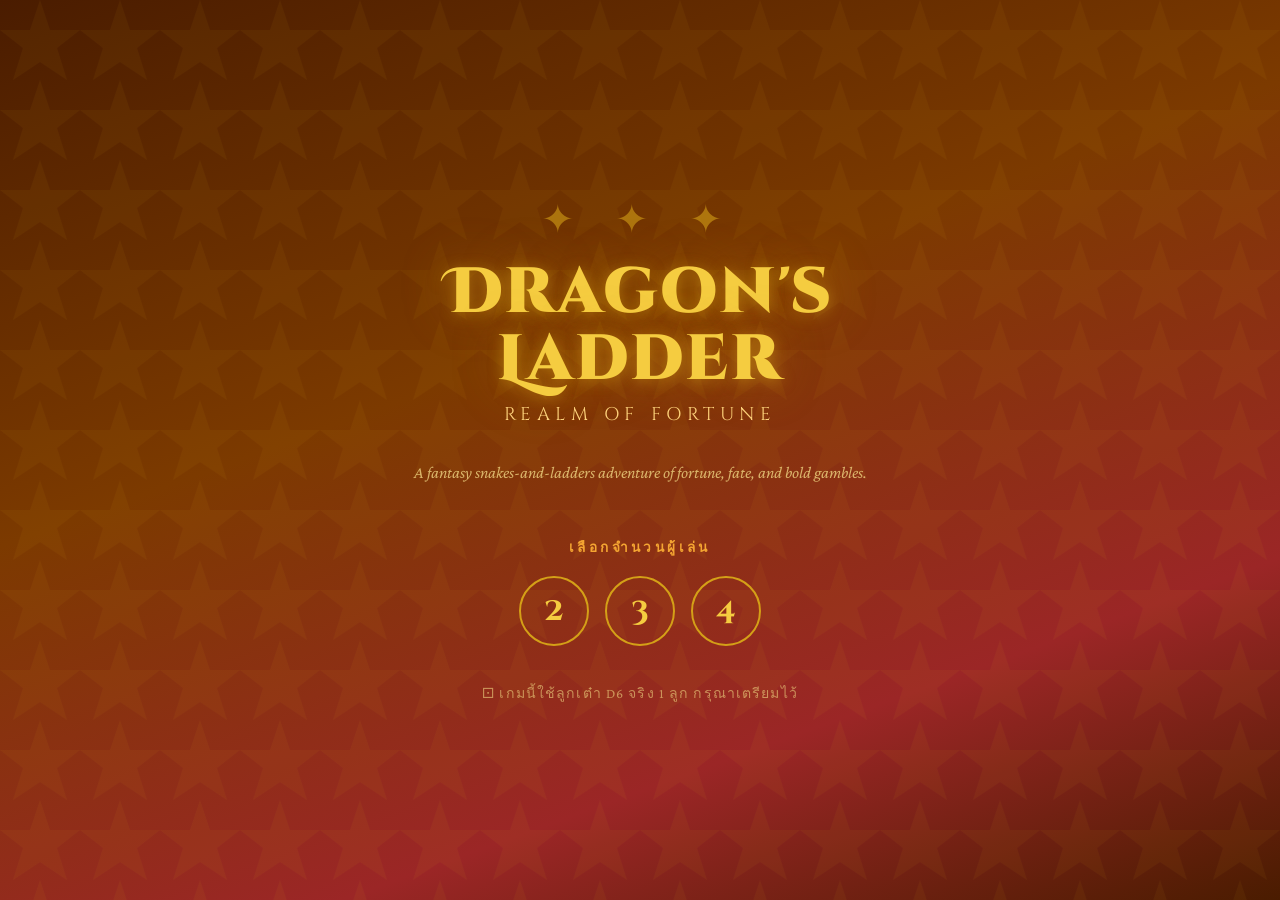
==== index.html @ 2955d42a "Deploy Dragon Ladder game to GitHub Pages https://claude.ai/code/session_01NTCRsnojdvuWnxBjDiDgK4" ====
<!DOCTYPE html>
<html lang="th">
<head>
<meta charset="UTF-8">
<meta name="viewport" content="width=device-width, initial-scale=1.0">
<title>Dragon's Ladder — Realm of Fortune</title>
<link href="https://fonts.googleapis.com/css2?family=Cinzel+Decorative:wght@400;700;900&family=Cinzel:wght@400;600;700&family=Crimson+Pro:ital,wght@0,300;0,400;0,600;1,300;1,400&display=swap" rel="stylesheet">
<link rel="stylesheet" href="styles.css">
</head>
<body>

<!-- ═════ SCREEN 1: TITLE / PLAYER COUNT ═════ -->
<section id="screen-title" class="screen active">
  <div class="title-bg"></div>
  <div class="title-content">
    <span class="ornament">✦ ✦ ✦</span>
    <h1>Dragon's Ladder</h1>
    <h2>Realm of Fortune</h2>
    <p class="tagline">
      A fantasy snakes-and-ladders adventure of fortune, fate, and bold gambles.
    </p>

    <div class="player-count">
      <h3>เลือกจำนวนผู้เล่น</h3>
      <div class="count-buttons">
        <button class="count-btn" data-count="2">2</button>
        <button class="count-btn" data-count="3">3</button>
        <button class="count-btn" data-count="4">4</button>
      </div>
    </div>

    <p class="hint">⚀ เกมนี้ใช้ลูกเต๋า D6 จริง 1 ลูก กรุณาเตรียมไว้</p>
  </div>
</section>

<!-- ═════ SCREEN 2: CHARACTER SELECT ═════ -->
<section id="screen-select" class="screen">
  <div class="select-header">
    <h2>เลือกตัวละคร</h2>
    <p>ผู้เล่น <span id="select-player-num">1</span> / <span id="select-player-total">2</span></p>
  </div>

  <div id="char-grid" class="char-select-grid">
    <!-- populated by JS -->
  </div>

  <div class="select-footer">
    <button id="confirm-char" class="btn-primary" disabled>ยืนยันตัวละคร</button>
  </div>
</section>

<!-- ═════ SCREEN 3: BOARD / GAME ═════ -->
<section id="screen-game" class="screen">
  <div class="game-layout">

    <aside class="players-panel" id="players-panel">
      <!-- player cards rendered here -->
    </aside>

    <div class="board-wrap">
      <div class="board-frame">
        <div id="board" class="board"></div>
      </div>

      <div class="turn-bar">
        <div class="turn-info">
          <span class="turn-label">เทิร์นของ</span>
          <span class="turn-name" id="turn-name">—</span>
        </div>
        <div class="dice-input">
          <label>ทอด D6 จริง แล้วป้อนผล:</label>
          <div class="dice-buttons">
            <button class="dice-btn" data-roll="1">1</button>
            <button class="dice-btn" data-roll="2">2</button>
            <button class="dice-btn" data-roll="3">3</button>
            <button class="dice-btn" data-roll="4">4</button>
            <button class="dice-btn" data-roll="5">5</button>
            <button class="dice-btn" data-roll="6">6</button>
          </div>
        </div>
      </div>
    </div>

  </div>
</section>

<!-- ═════ MODAL: EVENT / DUEL / ABILITY ═════ -->
<div id="modal-overlay" class="modal-overlay">
  <div class="modal" id="modal">
    <div class="modal-header">
      <span class="modal-icon" id="modal-icon">⚡</span>
      <h3 id="modal-title">Event</h3>
    </div>
    <div class="modal-body" id="modal-body">
      <!-- content -->
    </div>
    <div class="modal-actions" id="modal-actions">
      <!-- buttons -->
    </div>
  </div>
</div>

<!-- ═════ LOG ═════ -->
<div id="log-toggle" class="log-toggle">📜</div>
<div id="log-panel" class="log-panel">
  <div class="log-header">
    <h4>บันทึกเหตุการณ์</h4>
    <button id="log-close">✕</button>
  </div>
  <div id="log-body" class="log-body"></div>
</div>

<!-- ═════ VICTORY ═════ -->
<section id="screen-victory" class="screen">
  <div class="victory-content">
    <span class="ornament">✦ ✦ ✦</span>
    <h1 id="victory-name">ผู้เล่น 1</h1>
    <h2>คือผู้ครองอาณาจักร!</h2>
    <p class="tagline">Realm of Fortune หมอบกราบบุคคลผู้กล้าหาญ</p>
    <button class="btn-primary" id="play-again">เล่นใหม่</button>
  </div>
</section>

<script src="data.js"></script>
<script src="game.js"></script>
</body>
</html>
---- styles.css ----
/* ═══════════════════════════════════════════════════
   DRAGON'S LADDER — REALM OF FORTUNE
   Fantasy Warm Theme · Amber, Parchment, Deep Red
   ═══════════════════════════════════════════════════ */

:root {
  --amber-deep:    #7C3A00;
  --amber:         #C96B00;
  --amber-light:   #F4A532;
  --amber-pale:    #FDD17A;
  --cream:         #FDF3DC;
  --parchment:     #F5E4B8;
  --parchment-dark:#E8C97A;
  --warm-red:      #9B2626;
  --warm-red-light:#D44F2E;
  --forest:        #2D5016;
  --forest-light:  #4A7C2A;
  --ink:           #1E120A;
  --ink-soft:      #3D2410;
  --gold:          #D4A017;
  --gold-bright:   #F5CC40;

  --p1: #C96B00;   /* amber */
  --p2: #4A7C2A;   /* forest */
  --p3: #4A3B7C;   /* purple */
  --p4: #9B2626;   /* warm red */
}

*, *::before, *::after { box-sizing: border-box; margin: 0; padding: 0; }

html, body {
  font-family: 'Crimson Pro', Georgia, serif;
  background: var(--amber-deep);
  color: var(--ink);
  min-height: 100vh;
  overflow-x: hidden;
}

body {
  background-image:
    radial-gradient(ellipse 120% 60% at 50% 0%, #C96B00 0%, transparent 55%),
    radial-gradient(ellipse 80% 80% at 80% 100%, #9B2626 0%, transparent 50%);
}

/* ═════ SCREENS ═════ */
.screen {
  display: none;
  min-height: 100vh;
  width: 100%;
  position: relative;
}
.screen.active { display: block; animation: fadeIn 0.5s ease; }

@keyframes fadeIn {
  from { opacity: 0; transform: translateY(8px); }
  to   { opacity: 1; transform: translateY(0); }
}

/* ═════════════════════════════════════════
   TITLE SCREEN
   ═════════════════════════════════════════ */
#screen-title {
  display: none;
  min-height: 100vh;
  align-items: center;
  justify-content: center;
  background: linear-gradient(160deg, #4A1C00 0%, #7C3A00 40%, #9B2626 75%, #4A1C00 100%);
  position: relative;
  overflow: hidden;
}
#screen-title.active { display: flex; }

.title-bg {
  position: absolute; inset: 0;
  background-image: url("data:image/svg+xml,%3Csvg width='80' height='80' viewBox='0 0 80 80' xmlns='http://www.w3.org/2000/svg'%3E%3Cg fill='%23D4A017' fill-opacity='0.06'%3E%3Cpath d='M40 0L50 30H80L57 48L67 80L40 62L13 80L23 48L0 30H30L40 0Z'/%3E%3C/g%3E%3C/svg%3E");
  pointer-events: none;
}

.title-content {
  text-align: center;
  position: relative;
  padding: 40px 24px;
  max-width: 600px;
}

.ornament {
  font-size: 2.5rem;
  letter-spacing: 0.4em;
  color: var(--gold);
  opacity: 0.6;
  display: block;
  margin-bottom: 18px;
}

.title-content h1 {
  font-family: 'Cinzel Decorative', serif;
  font-size: 4rem;
  font-weight: 900;
  color: var(--gold-bright);
  text-shadow: 0 2px 14px rgba(212,160,23,0.5), 0 0 50px rgba(244,165,50,0.35);
  line-height: 1.05;
  letter-spacing: 0.03em;
  margin-bottom: 8px;
}
.title-content h2 {
  font-family: 'Cinzel', serif;
  font-size: 1.15rem;
  font-weight: 400;
  color: var(--amber-pale);
  letter-spacing: 0.3em;
  text-transform: uppercase;
  margin-bottom: 32px;
}
.title-content .tagline {
  font-size: 1.05rem;
  color: var(--parchment-dark);
  font-style: italic;
  margin-bottom: 48px;
  line-height: 1.7;
  opacity: 0.85;
}

.player-count h3 {
  font-family: 'Cinzel', serif;
  font-size: 0.85rem;
  letter-spacing: 0.25em;
  color: var(--amber-light);
  text-transform: uppercase;
  margin-bottom: 18px;
}

.count-buttons {
  display: flex; gap: 16px; justify-content: center;
}
.count-btn {
  width: 70px; height: 70px;
  border-radius: 50%;
  background: transparent;
  border: 2px solid var(--gold);
  color: var(--gold-bright);
  font-family: 'Cinzel Decorative', serif;
  font-size: 2rem;
  font-weight: 700;
  cursor: pointer;
  transition: all 0.3s;
}
.count-btn:hover {
  background: rgba(212,160,23,0.15);
  border-color: var(--gold-bright);
  transform: translateY(-2px);
  box-shadow: 0 6px 20px rgba(212,160,23,0.3);
}

.hint {
  margin-top: 36px;
  font-size: 0.88rem;
  color: var(--parchment-dark);
  opacity: 0.65;
  letter-spacing: 0.08em;
}

/* ═════════════════════════════════════════
   CHARACTER SELECT
   ═════════════════════════════════════════ */
#screen-select {
  background: var(--parchment);
  background-image: url("data:image/svg+xml,%3Csvg xmlns='http://www.w3.org/2000/svg' width='300' height='300'%3E%3Cfilter id='n'%3E%3CfeTurbulence type='fractalNoise' baseFrequency='0.65' numOctaves='3' stitchTiles='stitch'/%3E%3CfeColorMatrix type='saturate' values='0'/%3E%3C/filter%3E%3Crect width='300' height='300' filter='url(%23n)' opacity='0.04'/%3E%3C/svg%3E");
  padding: 40px 24px 100px;
}

.select-header {
  text-align: center; margin-bottom: 32px;
}
.select-header h2 {
  font-family: 'Cinzel Decorative', serif;
  font-size: 2.2rem;
  color: var(--amber-deep);
  margin-bottom: 8px;
}
.select-header p {
  font-family: 'Cinzel', serif;
  font-size: 0.9rem;
  letter-spacing: 0.18em;
  color: var(--amber);
  text-transform: uppercase;
}

.char-select-grid {
  max-width: 920px; margin: 0 auto;
  display: grid;
  grid-template-columns: repeat(auto-fit, minmax(220px, 1fr));
  gap: 18px;
}

.char-card {
  background: linear-gradient(145deg, var(--cream) 0%, var(--parchment) 100%);
  border: 2px solid var(--parchment-dark);
  border-radius: 6px;
  padding: 22px 20px 18px;
  position: relative;
  cursor: pointer;
  transition: all 0.25s;
  box-shadow: 3px 3px 0 rgba(196,107,0,0.12);
}
.char-card::before {
  content: attr(data-icon);
  position: absolute; top: 14px; right: 16px;
  font-size: 2rem; opacity: 0.25;
}
.char-card:hover:not(.taken) {
  transform: translateY(-3px);
  border-color: var(--gold);
  box-shadow: 5px 8px 0 rgba(196,107,0,0.18);
}
.char-card.selected {
  border-color: var(--warm-red);
  background: linear-gradient(145deg, #FFF4D8 0%, #F5DCA0 100%);
  box-shadow: 0 0 0 4px rgba(155,38,38,0.15), 5px 8px 0 rgba(196,107,0,0.18);
}
.char-card.taken {
  opacity: 0.4;
  cursor: not-allowed;
  filter: grayscale(0.5);
}
.char-card.taken::after {
  content: 'เลือกแล้ว';
  position: absolute; top: 12px; left: 14px;
  font-family: 'Cinzel', serif;
  font-size: 0.7rem;
  letter-spacing: 0.15em;
  background: var(--warm-red);
  color: var(--cream);
  padding: 3px 8px; border-radius: 2px;
}

.char-name {
  font-family: 'Cinzel Decorative', serif;
  font-size: 1.15rem;
  font-weight: 700;
  color: var(--amber-deep);
  margin-bottom: 4px;
}
.char-title {
  font-family: 'Cinzel', serif;
  font-size: 0.72rem;
  letter-spacing: 0.18em;
  color: var(--amber);
  text-transform: uppercase;
  margin-bottom: 16px;
}

.stat-bar { margin-bottom: 8px; }
.stat-label {
  font-family: 'Cinzel', serif;
  font-size: 0.72rem;
  letter-spacing: 0.08em;
  color: var(--ink-soft);
  margin-bottom: 3px;
  display: flex; justify-content: space-between;
}
.stat-track { display: flex; gap: 3px; }
.stat-pip {
  flex: 1; height: 10px;
  border-radius: 2px;
  border: 1.5px solid var(--parchment-dark);
  background: rgba(255,255,255,0.4);
}
.stat-pip.filled.str { background: var(--warm-red); border-color: #7C1010; }
.stat-pip.filled.lck { background: var(--gold); border-color: var(--amber-deep); }
.stat-pip.filled.wit { background: var(--forest-light); border-color: var(--forest); }

.char-ability {
  margin-top: 14px;
  padding: 10px 12px;
  background: rgba(212,160,23,0.1);
  border-left: 3px solid var(--gold);
  border-radius: 1px;
}
.ability-label {
  font-family: 'Cinzel', serif;
  font-size: 0.68rem;
  letter-spacing: 0.16em;
  text-transform: uppercase;
  color: var(--amber-deep);
  font-weight: 700;
  margin-bottom: 4px;
}
.ability-text {
  font-size: 0.85rem;
  color: var(--ink-soft);
  line-height: 1.55;
}

.select-footer {
  position: fixed; bottom: 0; left: 0; right: 0;
  background: linear-gradient(180deg, transparent 0%, rgba(245,228,184,0.95) 30%);
  padding: 30px 24px 24px;
  text-align: center;
}

.btn-primary {
  background: linear-gradient(180deg, var(--amber-light) 0%, var(--amber) 100%);
  color: var(--cream);
  font-family: 'Cinzel', serif;
  font-size: 0.95rem;
  font-weight: 700;
  letter-spacing: 0.18em;
  text-transform: uppercase;
  padding: 14px 36px;
  border: 2px solid var(--amber-deep);
  border-radius: 4px;
  cursor: pointer;
  box-shadow: 0 4px 0 var(--amber-deep), 0 6px 16px rgba(0,0,0,0.2);
  transition: all 0.15s;
}
.btn-primary:not(:disabled):hover {
  transform: translateY(-2px);
  box-shadow: 0 6px 0 var(--amber-deep), 0 10px 20px rgba(0,0,0,0.25);
}
.btn-primary:not(:disabled):active {
  transform: translateY(2px);
  box-shadow: 0 2px 0 var(--amber-deep), 0 3px 8px rgba(0,0,0,0.2);
}
.btn-primary:disabled {
  opacity: 0.4; cursor: not-allowed;
  box-shadow: 0 2px 0 var(--amber-deep);
}

/* ═════════════════════════════════════════
   GAME / BOARD
   ═════════════════════════════════════════ */
#screen-game {
  background: var(--parchment);
  background-image: url("data:image/svg+xml,%3Csvg xmlns='http://www.w3.org/2000/svg' width='300' height='300'%3E%3Cfilter id='n'%3E%3CfeTurbulence type='fractalNoise' baseFrequency='0.65' numOctaves='3' stitchTiles='stitch'/%3E%3CfeColorMatrix type='saturate' values='0'/%3E%3C/filter%3E%3Crect width='300' height='300' filter='url(%23n)' opacity='0.04'/%3E%3C/svg%3E");
  padding: 16px;
}

.game-layout {
  display: grid;
  grid-template-columns: 280px 1fr;
  gap: 18px;
  max-width: 1280px;
  margin: 0 auto;
  align-items: start;
}

@media (max-width: 900px) {
  .game-layout { grid-template-columns: 1fr; }
}

/* PLAYERS PANEL */
.players-panel {
  display: flex; flex-direction: column;
  gap: 10px;
}

.player-card {
  background: linear-gradient(145deg, var(--cream) 0%, var(--parchment) 100%);
  border: 2px solid var(--parchment-dark);
  border-left-width: 6px;
  border-radius: 4px;
  padding: 12px 14px;
  position: relative;
  transition: all 0.3s;
}
.player-card.active {
  border-color: var(--warm-red);
  border-left-color: var(--warm-red);
  background: linear-gradient(145deg, #FFF4D8 0%, #F5DCA0 100%);
  box-shadow: 0 0 0 3px rgba(155,38,38,0.18), 0 6px 14px rgba(0,0,0,0.12);
  transform: translateX(2px);
}

.pc-header {
  display: flex; align-items: center; gap: 10px;
  margin-bottom: 8px;
}
.pc-color {
  width: 22px; height: 22px;
  border-radius: 50%;
  border: 2.5px solid var(--ink);
  flex-shrink: 0;
  box-shadow: 0 2px 4px rgba(0,0,0,0.2);
}
.pc-name {
  font-family: 'Cinzel Decorative', serif;
  font-size: 0.95rem;
  font-weight: 700;
  color: var(--amber-deep);
  line-height: 1.2;
}
.pc-title {
  font-family: 'Cinzel', serif;
  font-size: 0.65rem;
  letter-spacing: 0.12em;
  color: var(--amber);
  text-transform: uppercase;
}

.pc-stats {
  display: grid;
  grid-template-columns: repeat(3, 1fr);
  gap: 6px;
  margin: 8px 0;
  font-family: 'Cinzel', serif;
  font-size: 0.72rem;
}
.pc-stat {
  text-align: center;
  padding: 3px;
  background: rgba(0,0,0,0.04);
  border-radius: 2px;
}
.pc-stat-label {
  display: block;
  color: var(--ink-soft);
  font-weight: 600;
  letter-spacing: 0.05em;
}
.pc-stat-value {
  display: block;
  font-size: 0.95rem;
  font-weight: 700;
  color: var(--amber-deep);
}

.pc-bottom {
  display: flex; justify-content: space-between;
  align-items: center;
  margin-top: 8px;
  padding-top: 8px;
  border-top: 1px dashed var(--parchment-dark);
  font-size: 0.78rem;
}
.pc-pos {
  font-family: 'Cinzel', serif;
  color: var(--ink-soft);
}
.pc-pos strong {
  color: var(--amber-deep);
  font-size: 1rem;
}

.pc-rerolls {
  display: flex; gap: 3px;
}
.pc-reroll-pip {
  width: 12px; height: 12px;
  border-radius: 50%;
  border: 1.5px solid var(--forest);
  background: var(--forest-light);
}
.pc-reroll-pip.used {
  background: transparent;
  opacity: 0.3;
}

.pc-ability-btn {
  width: 100%;
  margin-top: 8px;
  background: linear-gradient(180deg, var(--gold-bright) 0%, var(--gold) 100%);
  color: var(--ink);
  font-family: 'Cinzel', serif;
  font-size: 0.72rem;
  font-weight: 700;
  letter-spacing: 0.12em;
  text-transform: uppercase;
  padding: 7px 8px;
  border: 1.5px solid var(--amber-deep);
  border-radius: 3px;
  cursor: pointer;
  transition: all 0.15s;
}
.pc-ability-btn:hover:not(:disabled) {
  transform: translateY(-1px);
  box-shadow: 0 3px 8px rgba(0,0,0,0.2);
}
.pc-ability-btn:disabled {
  opacity: 0.35;
  cursor: not-allowed;
}

/* BOARD */
.board-wrap {
  display: flex; flex-direction: column;
  gap: 14px;
}

.board-frame {
  background: linear-gradient(135deg, #4A1C00 0%, #7C3A00 100%);
  padding: 10px;
  border-radius: 4px;
  box-shadow: 0 8px 28px rgba(0,0,0,0.35), inset 0 0 0 2px var(--gold);
}

.board {
  display: grid;
  grid-template-columns: repeat(10, 1fr);
  gap: 2px;
  background: var(--amber-deep);
  aspect-ratio: 1;
  position: relative;
}

.cell {
  background: var(--parchment);
  position: relative;
  display: flex;
  align-items: flex-start;
  justify-content: flex-start;
  padding: 3px;
  font-family: 'Cinzel', serif;
  font-size: 0.62rem;
  font-weight: 600;
  color: var(--ink-soft);
  min-height: 0;
  overflow: hidden;
}
.cell.zone-1 { background: linear-gradient(135deg, #F5E4B8, #E8C97A); }
.cell.zone-2 { background: linear-gradient(135deg, #C8D8A8, #9DBC68); }
.cell.zone-3 { background: linear-gradient(135deg, #E0B595, #C58060); }
.cell.zone-4 { background: linear-gradient(135deg, #C5B8DC, #8D7BB0); }

.cell.ladder-start { box-shadow: inset 0 0 0 2px var(--gold); }
.cell.ladder-end { box-shadow: inset 0 0 0 2px var(--gold-bright); }
.cell.snake-start { box-shadow: inset 0 0 0 2px var(--warm-red); }
.cell.snake-end { box-shadow: inset 0 0 0 2px var(--warm-red-light); }

.cell.event {
  font-weight: 700;
}
.cell-symbol {
  position: absolute;
  bottom: 1px; right: 2px;
  font-size: 0.95rem;
  line-height: 1;
  pointer-events: none;
}
.cell-symbol.ladder { color: var(--gold-bright); text-shadow: 0 0 4px rgba(0,0,0,0.5); }
.cell-symbol.snake { color: var(--warm-red); text-shadow: 0 0 4px rgba(0,0,0,0.5); }

.cell-100 {
  background: linear-gradient(135deg, var(--gold-bright), var(--gold)) !important;
  font-weight: 700;
  font-size: 0.7rem;
}

/* TOKENS on cells */
.cell-tokens {
  position: absolute;
  bottom: 2px; left: 2px;
  display: flex; gap: 2px;
  flex-wrap: wrap;
  max-width: 60%;
}
.token {
  width: 10px; height: 10px;
  border-radius: 50%;
  border: 1.5px solid var(--ink);
  box-shadow: 0 1px 3px rgba(0,0,0,0.4);
}
.token.p1 { background: var(--p1); }
.token.p2 { background: var(--p2); }
.token.p3 { background: var(--p3); }
.token.p4 { background: var(--p4); }

@media (min-width: 700px) {
  .cell { font-size: 0.72rem; }
  .token { width: 13px; height: 13px; }
  .cell-symbol { font-size: 1.1rem; }
}

/* TURN BAR */
.turn-bar {
  background: linear-gradient(135deg, var(--cream), var(--parchment));
  border: 2px solid var(--parchment-dark);
  border-radius: 4px;
  padding: 14px 18px;
  display: flex;
  justify-content: space-between;
  align-items: center;
  flex-wrap: wrap;
  gap: 14px;
}

.turn-info {
  display: flex; align-items: baseline; gap: 10px;
}
.turn-label {
  font-family: 'Cinzel', serif;
  font-size: 0.75rem;
  letter-spacing: 0.18em;
  color: var(--ink-soft);
  text-transform: uppercase;
}
.turn-name {
  font-family: 'Cinzel Decorative', serif;
  font-size: 1.3rem;
  font-weight: 700;
  color: var(--amber-deep);
}

.dice-input { display: flex; flex-direction: column; gap: 6px; }
.dice-input label {
  font-family: 'Cinzel', serif;
  font-size: 0.7rem;
  letter-spacing: 0.12em;
  color: var(--ink-soft);
  text-transform: uppercase;
}
.dice-buttons { display: flex; gap: 4px; }
.dice-btn {
  width: 38px; height: 42px;
  background: linear-gradient(180deg, var(--cream), var(--parchment-dark));
  border: 2px solid var(--amber-deep);
  border-radius: 4px;
  font-family: 'Cinzel Decorative', serif;
  font-size: 1.1rem;
  font-weight: 700;
  color: var(--amber-deep);
  cursor: pointer;
  transition: all 0.15s;
  box-shadow: 0 2px 0 var(--amber-deep);
}
.dice-btn:hover:not(:disabled) {
  background: linear-gradient(180deg, var(--amber-pale), var(--amber-light));
  transform: translateY(-1px);
  box-shadow: 0 3px 0 var(--amber-deep);
}
.dice-btn:active {
  transform: translateY(1px);
  box-shadow: 0 1px 0 var(--amber-deep);
}
.dice-btn:disabled {
  opacity: 0.4; cursor: not-allowed;
}

/* ═════════════════════════════════════════
   MODAL
   ═════════════════════════════════════════ */
.modal-overlay {
  display: none;
  position: fixed; inset: 0;
  background: rgba(30, 18, 10, 0.7);
  backdrop-filter: blur(3px);
  z-index: 100;
  align-items: center; justify-content: center;
  padding: 20px;
}
.modal-overlay.active {
  display: flex;
  animation: fadeIn 0.25s ease;
}

.modal {
  background: linear-gradient(145deg, var(--cream) 0%, var(--parchment) 100%);
  border: 3px solid var(--gold);
  border-radius: 6px;
  max-width: 520px;
  width: 100%;
  box-shadow: 0 20px 60px rgba(0,0,0,0.5);
  animation: modalIn 0.3s ease;
  overflow: hidden;
}

@keyframes modalIn {
  from { opacity: 0; transform: scale(0.92) translateY(20px); }
  to   { opacity: 1; transform: scale(1) translateY(0); }
}

.modal-header {
  background: linear-gradient(135deg, var(--amber-deep), var(--amber));
  padding: 18px 22px;
  display: flex; align-items: center; gap: 14px;
  border-bottom: 2px solid var(--gold);
}
.modal-icon { font-size: 2rem; }
.modal-header h3 {
  font-family: 'Cinzel Decorative', serif;
  font-size: 1.4rem;
  color: var(--cream);
  letter-spacing: 0.04em;
}

.modal-body {
  padding: 22px;
  font-size: 1.02rem;
  line-height: 1.7;
  color: var(--ink-soft);
}
.modal-body p { margin-bottom: 12px; }
.modal-body p:last-child { margin-bottom: 0; }
.modal-body strong { color: var(--amber-deep); }

.modal-outcome {
  margin-top: 14px;
  padding: 12px 16px;
  border-radius: 3px;
  border-left: 4px solid;
}
.modal-outcome.good {
  background: rgba(74, 124, 42, 0.12);
  border-left-color: var(--forest-light);
}
.modal-outcome.bad {
  background: rgba(155, 38, 38, 0.1);
  border-left-color: var(--warm-red);
}
.modal-outcome.neutral {
  background: rgba(212, 160, 23, 0.12);
  border-left-color: var(--gold);
}
.modal-outcome strong {
  display: block;
  font-family: 'Cinzel', serif;
  font-size: 0.72rem;
  letter-spacing: 0.15em;
  text-transform: uppercase;
  margin-bottom: 4px;
}

.modal-actions {
  padding: 14px 22px 22px;
  display: flex;
  gap: 10px;
  flex-wrap: wrap;
  justify-content: flex-end;
}

.btn {
  font-family: 'Cinzel', serif;
  font-size: 0.82rem;
  font-weight: 700;
  letter-spacing: 0.14em;
  text-transform: uppercase;
  padding: 10px 18px;
  border-radius: 4px;
  cursor: pointer;
  transition: all 0.15s;
  border: 2px solid;
}
.btn-safe {
  background: var(--forest-light);
  color: var(--cream);
  border-color: var(--forest);
  box-shadow: 0 3px 0 var(--forest);
}
.btn-safe:hover { transform: translateY(-1px); box-shadow: 0 4px 0 var(--forest); }
.btn-safe:active { transform: translateY(2px); box-shadow: 0 1px 0 var(--forest); }

.btn-risky {
  background: var(--warm-red);
  color: var(--cream);
  border-color: #6B1010;
  box-shadow: 0 3px 0 #6B1010;
}
.btn-risky:hover { transform: translateY(-1px); box-shadow: 0 4px 0 #6B1010; }
.btn-risky:active { transform: translateY(2px); box-shadow: 0 1px 0 #6B1010; }

.btn-neutral {
  background: var(--amber);
  color: var(--cream);
  border-color: var(--amber-deep);
  box-shadow: 0 3px 0 var(--amber-deep);
}
.btn-neutral:hover { transform: translateY(-1px); box-shadow: 0 4px 0 var(--amber-deep); }
.btn-neutral:active { transform: translateY(2px); box-shadow: 0 1px 0 var(--amber-deep); }

.btn-ghost {
  background: transparent;
  color: var(--ink-soft);
  border-color: var(--parchment-dark);
}
.btn-ghost:hover { background: rgba(0,0,0,0.05); }

.modal-roll-prompt {
  text-align: center;
  margin: 16px 0;
}
.modal-roll-prompt .dice-buttons { justify-content: center; }

/* ═════ LOG ═════ */
.log-toggle {
  position: fixed;
  bottom: 16px; right: 16px;
  width: 50px; height: 50px;
  background: linear-gradient(135deg, var(--amber-deep), var(--amber));
  color: var(--cream);
  border-radius: 50%;
  font-size: 1.4rem;
  display: none;
  align-items: center;
  justify-content: center;
  cursor: pointer;
  box-shadow: 0 4px 16px rgba(0,0,0,0.35);
  z-index: 50;
  border: 2px solid var(--gold);
}
.log-toggle.visible { display: flex; }
.log-toggle:hover { transform: scale(1.08); }

.log-panel {
  position: fixed;
  bottom: 80px; right: 16px;
  width: 320px;
  max-height: 60vh;
  background: var(--cream);
  border: 2px solid var(--amber);
  border-radius: 6px;
  box-shadow: 0 10px 30px rgba(0,0,0,0.4);
  z-index: 51;
  display: none;
  flex-direction: column;
}
.log-panel.visible { display: flex; animation: fadeIn 0.2s ease; }

.log-header {
  background: linear-gradient(135deg, var(--amber-deep), var(--amber));
  padding: 10px 14px;
  display: flex; justify-content: space-between; align-items: center;
}
.log-header h4 {
  font-family: 'Cinzel', serif;
  font-size: 0.85rem;
  letter-spacing: 0.15em;
  color: var(--cream);
  text-transform: uppercase;
}
.log-header button {
  background: transparent;
  border: none;
  color: var(--cream);
  font-size: 1.2rem;
  cursor: pointer;
}

.log-body {
  padding: 12px 14px;
  overflow-y: auto;
  font-size: 0.88rem;
  line-height: 1.55;
}
.log-entry {
  padding: 6px 0;
  border-bottom: 1px dashed var(--parchment-dark);
  color: var(--ink-soft);
}
.log-entry:last-child { border-bottom: none; }
.log-entry strong { color: var(--amber-deep); }

/* ═════ VICTORY ═════ */
#screen-victory {
  display: none;
  min-height: 100vh;
  align-items: center;
  justify-content: center;
  background: linear-gradient(160deg, #4A1C00 0%, #7C3A00 40%, #9B2626 75%, #4A1C00 100%);
  position: relative;
}
#screen-victory.active { display: flex; }

.victory-content {
  text-align: center;
  padding: 40px 24px;
}
.victory-content h1 {
  font-family: 'Cinzel Decorative', serif;
  font-size: 3.5rem;
  color: var(--gold-bright);
  text-shadow: 0 2px 14px rgba(212,160,23,0.5), 0 0 50px rgba(244,165,50,0.4);
  margin-bottom: 8px;
}
.victory-content h2 {
  font-family: 'Cinzel', serif;
  font-size: 1.2rem;
  color: var(--amber-pale);
  letter-spacing: 0.25em;
  text-transform: uppercase;
  margin-bottom: 24px;
}

/* Responsive tweaks */
@media (max-width: 640px) {
  .title-content h1 { font-size: 2.6rem; }
  .victory-content h1 { font-size: 2.4rem; }
  .count-btn { width: 60px; height: 60px; font-size: 1.6rem; }
  .turn-bar { flex-direction: column; align-items: flex-start; }
  .dice-btn { width: 32px; height: 36px; font-size: 0.95rem; }
  .modal { max-width: 100%; }
  .modal-actions { flex-direction: column; }
  .modal-actions .btn { width: 100%; }
}
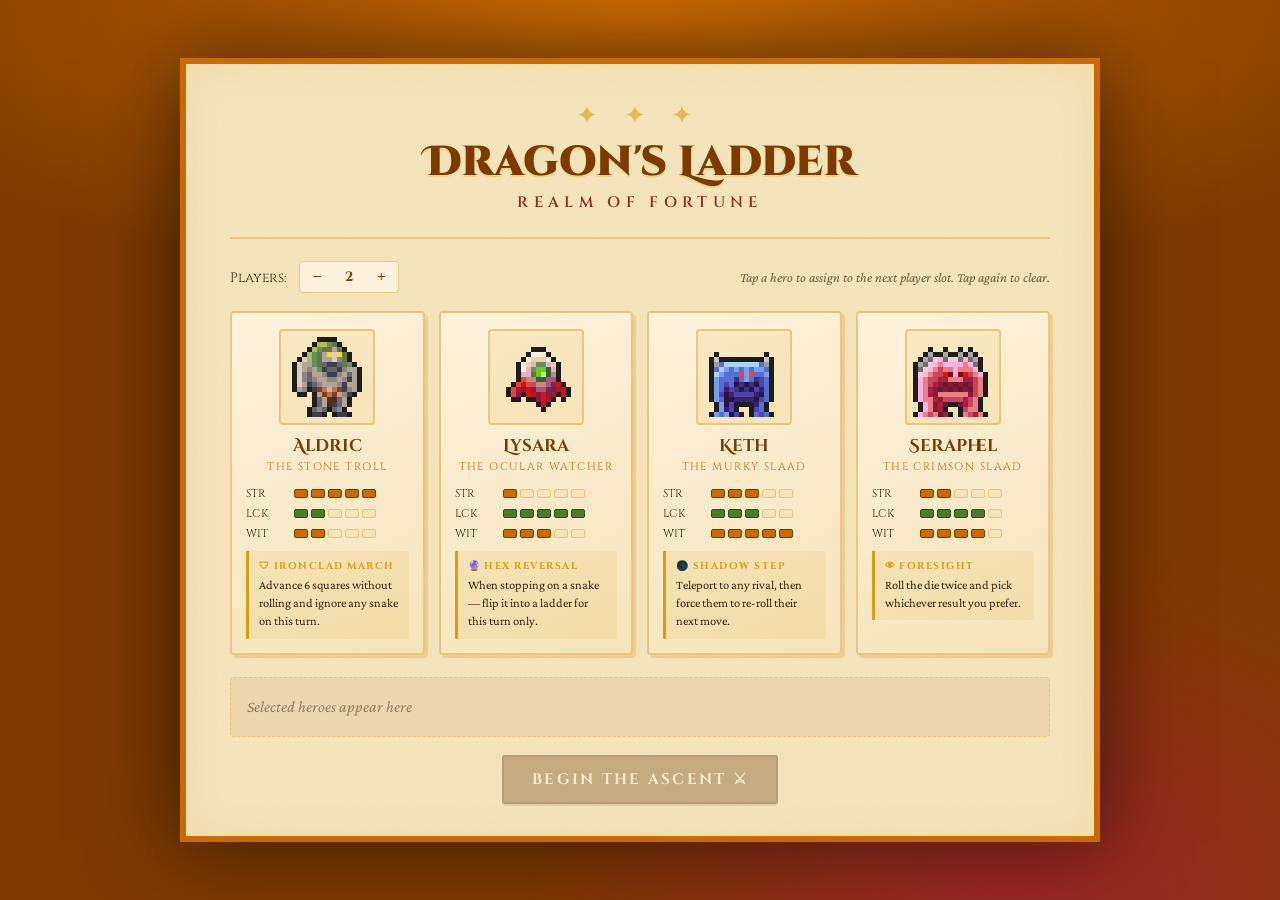
==== commit 2b1e28a3: "Add files via upload" ====
--- a/index.html
+++ b/index.html
@@ -1,127 +1,160 @@
 <!DOCTYPE html>
-<html lang="th">
+<html lang="en">
 <head>
 <meta charset="UTF-8">
 <meta name="viewport" content="width=device-width, initial-scale=1.0">
 <title>Dragon's Ladder — Realm of Fortune</title>
-<link href="https://fonts.googleapis.com/css2?family=Cinzel+Decorative:wght@400;700;900&family=Cinzel:wght@400;600;700&family=Crimson+Pro:ital,wght@0,300;0,400;0,600;1,300;1,400&display=swap" rel="stylesheet">
-<link rel="stylesheet" href="styles.css">
+<link href="https://fonts.googleapis.com/css2?family=Cinzel+Decorative:wght@700;900&family=Cinzel:wght@400;600;700&family=Crimson+Pro:ital,wght@0,400;0,600;1,400&display=swap" rel="stylesheet">
+<link rel="stylesheet" href="game.css">
 </head>
 <body>
 
-<!-- ═════ SCREEN 1: TITLE / PLAYER COUNT ═════ -->
-<section id="screen-title" class="screen active">
-  <div class="title-bg"></div>
-  <div class="title-content">
-    <span class="ornament">✦ ✦ ✦</span>
-    <h1>Dragon's Ladder</h1>
-    <h2>Realm of Fortune</h2>
-    <p class="tagline">
-      A fantasy snakes-and-ladders adventure of fortune, fate, and bold gambles.
-    </p>
+<!-- ============ CHARACTER SELECT ============ -->
+<div id="screen-select" class="screen active">
+  <div class="select-frame">
+    <div class="select-header">
+      <span class="ornament">✦ ✦ ✦</span>
+      <h1>Dragon's Ladder</h1>
+      <h2>Realm of Fortune</h2>
+    </div>
 
-    <div class="player-count">
-      <h3>เลือกจำนวนผู้เล่น</h3>
-      <div class="count-buttons">
-        <button class="count-btn" data-count="2">2</button>
-        <button class="count-btn" data-count="3">3</button>
-        <button class="count-btn" data-count="4">4</button>
+    <div class="select-meta">
+      <label>Players:
+        <span class="count-ctrl">
+          <button data-count="-">−</button>
+          <span id="player-count">2</span>
+          <button data-count="+">+</button>
+        </span>
+      </label>
+      <span class="hint">Tap a hero to assign to the next player slot. Tap again to clear.</span>
+    </div>
+
+    <div class="char-grid" id="char-grid"></div>
+
+    <div class="select-roster" id="select-roster"></div>
+
+    <button id="start-game" class="btn-primary" disabled>Begin the Ascent ⚔</button>
+  </div>
+</div>
+
+<!-- ============ GAME ============ -->
+<div id="screen-game" class="screen">
+
+  <div class="game-layout">
+
+    <!-- BOARD -->
+    <div class="board-wrap">
+      <div class="board-frame">
+        <div class="board" id="board"></div>
+        <svg class="board-overlay" id="overlay" viewBox="0 0 1000 1000" preserveAspectRatio="none"></svg>
+        <div class="tokens" id="tokens"></div>
+      </div>
+      <div class="board-legend-row">
+        <div class="lg"><span class="dot" style="background:#C8A14A;"></span>Plains</div>
+        <div class="lg"><span class="dot" style="background:#4A7C2A;"></span>Forest</div>
+        <div class="lg"><span class="dot" style="background:#9B2626;"></span>Peak</div>
+        <div class="lg"><span class="dot" style="background:#5C4A9C;"></span>Sky</div>
+        <div class="lg lg-sym"><span class="sym">⚡</span>Fortune</div>
+        <div class="lg lg-sym"><span class="sym">💀</span>Curse</div>
+        <div class="lg lg-sym"><span class="sym">🎲</span>Gamble</div>
+        <div class="lg lg-sym"><span class="sym">⚔</span>Duel</div>
       </div>
     </div>
 
-    <p class="hint">⚀ เกมนี้ใช้ลูกเต๋า D6 จริง 1 ลูก กรุณาเตรียมไว้</p>
-  </div>
-</section>
+    <!-- SIDEBAR -->
+    <aside class="side">
 
-<!-- ═════ SCREEN 2: CHARACTER SELECT ═════ -->
-<section id="screen-select" class="screen">
-  <div class="select-header">
-    <h2>เลือกตัวละคร</h2>
-    <p>ผู้เล่น <span id="select-player-num">1</span> / <span id="select-player-total">2</span></p>
-  </div>
+      <div class="active-player" id="active-player"></div>
 
-  <div id="char-grid" class="char-select-grid">
-    <!-- populated by JS -->
-  </div>
+      <button class="btn-info" id="info-btn" title="Rules & Reference">
+        <span class="info-icon">ⓘ</span> Rules &amp; Reference
+      </button>
 
-  <div class="select-footer">
-    <button id="confirm-char" class="btn-primary" disabled>ยืนยันตัวละคร</button>
-  </div>
-</section>
-
-<!-- ═════ SCREEN 3: BOARD / GAME ═════ -->
-<section id="screen-game" class="screen">
-  <div class="game-layout">
-
-    <aside class="players-panel" id="players-panel">
-      <!-- player cards rendered here -->
-    </aside>
-
-    <div class="board-wrap">
-      <div class="board-frame">
-        <div id="board" class="board"></div>
+      <div class="dice-block">
+        <div class="dice" id="dice">
+          <div class="dice-face" id="dice-face">?</div>
+        </div>
+        <button class="btn-primary" id="roll-btn">Roll D6</button>
+        <button class="btn-ghost" id="reroll-btn" disabled>Re-roll (WIT)</button>
       </div>
 
-      <div class="turn-bar">
-        <div class="turn-info">
-          <span class="turn-label">เทิร์นของ</span>
-          <span class="turn-name" id="turn-name">—</span>
-        </div>
-        <div class="dice-input">
-          <label>ทอด D6 จริง แล้วป้อนผล:</label>
-          <div class="dice-buttons">
-            <button class="dice-btn" data-roll="1">1</button>
-            <button class="dice-btn" data-roll="2">2</button>
-            <button class="dice-btn" data-roll="3">3</button>
-            <button class="dice-btn" data-roll="4">4</button>
-            <button class="dice-btn" data-roll="5">5</button>
-            <button class="dice-btn" data-roll="6">6</button>
-          </div>
-        </div>
+      <div class="ability-block" id="ability-block"></div>
+
+      <div class="roster" id="roster"></div>
+
+      <div class="log-wrap">
+        <h4>Chronicle</h4>
+        <div class="log" id="log"></div>
       </div>
+    </aside>
+  </div>
+</div>
+
+<!-- ============ EVENT MODAL ============ -->
+<div class="modal-shade" id="modal-shade">
+  <div class="modal" id="modal">
+    <div class="modal-banner" id="modal-banner">EVENT</div>
+    <h3 id="modal-title">Event</h3>
+    <p id="modal-body">…</p>
+    <div class="modal-extra" id="modal-extra"></div>
+    <div class="modal-buttons" id="modal-buttons"></div>
+  </div>
+</div>
+
+<!-- ============ VICTORY ============ -->
+<div class="modal-shade" id="victory-shade">
+  <canvas id="confetti"></canvas>
+  <div class="modal victory">
+    <div class="victory-rays"></div>
+    <div class="victory-crown">👑</div>
+    <div class="victory-portrait">
+      <img id="victory-sprite" alt="">
+      <div class="victory-pedestal"></div>
     </div>
+    <div class="victory-label">CHAMPION OF THE SKY TEMPLE</div>
+    <h3 id="victory-name">Victor</h3>
+    <p id="victory-title" class="victory-title">…</p>
+    <p id="victory-sub" class="victory-sub">claims the dragon's blessing.</p>
 
-  </div>
-</section>
+    <div class="victory-stats" id="victory-stats"></div>
 
-<!-- ═════ MODAL: EVENT / DUEL / ABILITY ═════ -->
-<div id="modal-overlay" class="modal-overlay">
-  <div class="modal" id="modal">
-    <div class="modal-header">
-      <span class="modal-icon" id="modal-icon">⚡</span>
-      <h3 id="modal-title">Event</h3>
-    </div>
-    <div class="modal-body" id="modal-body">
-      <!-- content -->
-    </div>
-    <div class="modal-actions" id="modal-actions">
-      <!-- buttons -->
+    <div class="victory-buttons">
+      <button class="btn-primary" id="new-game-btn">⚔ New Game</button>
+      <button class="btn-ghost" id="rematch-btn">↻ Rematch (same heroes)</button>
     </div>
   </div>
 </div>
 
-<!-- ═════ LOG ═════ -->
-<div id="log-toggle" class="log-toggle">📜</div>
-<div id="log-panel" class="log-panel">
-  <div class="log-header">
-    <h4>บันทึกเหตุการณ์</h4>
-    <button id="log-close">✕</button>
+<!-- ============ INFO MODAL ============ -->
+<div class="modal-shade" id="info-shade">
+  <div class="modal info-modal">
+    <button class="modal-close" id="info-close">✕</button>
+    <div class="info-tabs">
+      <button class="tab-btn active" data-tab="rules">📜 Rules</button>
+      <button class="tab-btn" data-tab="heroes">⚔ Heroes</button>
+      <button class="tab-btn" data-tab="events">⚡ Events</button>
+      <button class="tab-btn" data-tab="board">🗺 Board</button>
+    </div>
+    <div class="info-body" id="info-body"></div>
   </div>
-  <div id="log-body" class="log-body"></div>
 </div>
 
-<!-- ═════ VICTORY ═════ -->
-<section id="screen-victory" class="screen">
-  <div class="victory-content">
-    <span class="ornament">✦ ✦ ✦</span>
-    <h1 id="victory-name">ผู้เล่น 1</h1>
-    <h2>คือผู้ครองอาณาจักร!</h2>
-    <p class="tagline">Realm of Fortune หมอบกราบบุคคลผู้กล้าหาญ</p>
-    <button class="btn-primary" id="play-again">เล่นใหม่</button>
+<!-- ============ CELL INFO MODAL ============ -->
+<div class="modal-shade" id="cell-shade">
+  <div class="modal cell-modal">
+    <button class="modal-close" id="cell-close">✕</button>
+    <div id="cell-body"></div>
   </div>
-</section>
+</div>
 
-<script src="data.js"></script>
+<!-- ============ CHARACTER SHEET MODAL ============ -->
+<div class="modal-shade" id="sheet-shade">
+  <div class="modal sheet-modal">
+    <button class="modal-close" id="sheet-close">✕</button>
+    <div id="sheet-body"></div>
+  </div>
+</div>
+
 <script src="game.js"></script>
 </body>
 </html>
--- a/game.css
+++ b/game.css
@@ -0,0 +1,1283 @@
+/* ============ TOKENS ============ */
+:root {
+  --amber-deep:    #7C3A00;
+  --amber:         #C96B00;
+  --amber-light:   #F4A532;
+  --amber-pale:    #FDD17A;
+  --cream:         #FDF3DC;
+  --parchment:     #F5E4B8;
+  --parchment-dark:#E8C97A;
+  --warm-red:      #9B2626;
+  --warm-red-light:#D44F2E;
+  --forest:        #2D5016;
+  --forest-light:  #4A7C2A;
+  --ink:           #1E120A;
+  --ink-soft:      #3D2410;
+  --gold:          #D4A017;
+  --gold-bright:   #F5CC40;
+
+  --zone-plains: #C8A14A;
+  --zone-forest: #4A7C2A;
+  --zone-peak:   #9B2626;
+  --zone-sky:    #5C4A9C;
+}
+
+* { box-sizing: border-box; margin: 0; padding: 0; }
+
+html, body {
+  height: 100%;
+  font-family: 'Crimson Pro', Georgia, serif;
+  color: var(--ink);
+  background-color: var(--amber-deep);
+  background-image:
+    radial-gradient(ellipse 120% 60% at 50% 0%, #C96B00 0%, transparent 55%),
+    radial-gradient(ellipse 80% 80% at 80% 100%, #9B2626 0%, transparent 50%);
+  overflow: hidden;
+}
+
+img, svg { display: block; }
+
+button {
+  font-family: 'Cinzel', serif;
+  cursor: pointer;
+  border: none;
+  background: none;
+  color: inherit;
+}
+button:disabled { cursor: not-allowed; opacity: 0.45; }
+
+/* ============ SCREENS ============ */
+.screen {
+  position: fixed; inset: 0;
+  display: none;
+  overflow: auto;
+}
+.screen.active { display: block; }
+
+/* ============ SELECT SCREEN ============ */
+#screen-select {
+  display: none;
+  padding: 24px;
+}
+#screen-select.active {
+  display: flex;
+  align-items: flex-start;
+  justify-content: center;
+}
+
+.select-frame {
+  background: var(--parchment);
+  background-image:
+    url("data:image/svg+xml,%3Csvg xmlns='http://www.w3.org/2000/svg' width='300' height='300'%3E%3Cfilter id='n'%3E%3CfeTurbulence type='fractalNoise' baseFrequency='0.65' numOctaves='3' stitchTiles='stitch'/%3E%3CfeColorMatrix type='saturate' values='0'/%3E%3C/filter%3E%3Crect width='300' height='300' filter='url(%23n)' opacity='0.05'/%3E%3C/svg%3E");
+  border: 6px solid var(--amber);
+  box-shadow: 0 0 80px rgba(0,0,0,0.55), inset 0 0 40px rgba(200,120,0,0.07);
+  padding: 36px 44px 32px;
+  width: 100%;
+  max-width: 920px;
+  margin: auto;
+}
+
+.select-header {
+  text-align: center;
+  padding-bottom: 24px;
+  border-bottom: 2px solid var(--parchment-dark);
+}
+.ornament {
+  display: block;
+  font-size: 1.6rem; letter-spacing: 0.4em;
+  color: var(--gold); opacity: 0.6;
+  margin-bottom: 10px;
+}
+.select-header h1 {
+  font-family: 'Cinzel Decorative', serif;
+  font-size: 2.6rem; font-weight: 900;
+  color: var(--amber-deep);
+  text-shadow: 0 2px 0 rgba(212,160,23,0.25);
+  line-height: 1.1;
+}
+.select-header h2 {
+  font-family: 'Cinzel', serif;
+  font-size: 0.95rem; font-weight: 600;
+  color: var(--warm-red);
+  letter-spacing: 0.35em;
+  text-transform: uppercase;
+  margin-top: 6px;
+}
+
+.select-meta {
+  display: flex; justify-content: space-between; align-items: center;
+  margin: 22px 0 18px;
+  font-family: 'Cinzel', serif;
+  font-size: 0.85rem;
+  color: var(--ink-soft);
+  flex-wrap: wrap; gap: 12px;
+}
+.count-ctrl {
+  display: inline-flex; align-items: center; gap: 8px;
+  margin-left: 10px;
+  background: var(--cream);
+  border: 1.5px solid var(--parchment-dark);
+  border-radius: 4px;
+  padding: 2px 4px;
+}
+.count-ctrl button {
+  width: 26px; height: 26px;
+  font-size: 1.1rem;
+  color: var(--amber-deep);
+  font-weight: 700;
+  border-radius: 3px;
+}
+.count-ctrl button:hover:not(:disabled) { background: var(--parchment-dark); }
+.count-ctrl span {
+  min-width: 22px; text-align: center;
+  font-weight: 700; color: var(--amber-deep);
+}
+.hint { font-style: italic; opacity: 0.7; font-size: 0.85rem; font-family: 'Crimson Pro', serif; letter-spacing: 0; }
+
+/* Character cards */
+.char-grid {
+  display: grid;
+  grid-template-columns: repeat(4, 1fr);
+  gap: 14px;
+}
+@media (max-width: 760px) { .char-grid { grid-template-columns: repeat(2, 1fr); } }
+
+.char-card {
+  background: linear-gradient(155deg, var(--cream), var(--parchment));
+  border: 2px solid var(--parchment-dark);
+  border-radius: 4px;
+  padding: 16px 14px 14px;
+  position: relative;
+  cursor: pointer;
+  transition: transform 0.15s, box-shadow 0.15s;
+  box-shadow: 3px 3px 0 rgba(196,107,0,0.18);
+  text-align: center;
+}
+.char-card:hover { transform: translateY(-2px); box-shadow: 5px 5px 0 rgba(196,107,0,0.25); }
+.char-card.taken {
+  filter: grayscale(0.4) brightness(0.95);
+  opacity: 0.8;
+}
+.char-card .slot-pill {
+  position: absolute; top: 6px; right: 6px;
+  font-family: 'Cinzel', serif; font-size: 0.65rem; font-weight: 700;
+  letter-spacing: 0.1em;
+  background: var(--amber-deep); color: var(--amber-pale);
+  padding: 3px 8px; border-radius: 2px;
+  display: none;
+}
+.char-card.taken .slot-pill { display: inline-block; }
+
+.char-portrait {
+  width: 96px; height: 96px;
+  margin: 0 auto 10px;
+  background: rgba(212,160,23,0.12);
+  border: 2px solid var(--parchment-dark);
+  border-radius: 4px;
+  display: flex; align-items: center; justify-content: center;
+  image-rendering: pixelated;
+}
+.char-portrait img {
+  width: 80px; height: 80px;
+  image-rendering: pixelated;
+  image-rendering: crisp-edges;
+}
+
+.char-name {
+  font-family: 'Cinzel Decorative', serif;
+  font-size: 1.05rem; font-weight: 700;
+  color: var(--amber-deep);
+}
+.char-title {
+  font-family: 'Cinzel', serif;
+  font-size: 0.68rem; letter-spacing: 0.13em;
+  text-transform: uppercase;
+  color: var(--amber); margin: 2px 0 12px;
+}
+
+.stat-row {
+  display: grid; grid-template-columns: 40px 1fr;
+  align-items: center; gap: 8px;
+  margin-bottom: 5px;
+  font-family: 'Cinzel', serif; font-size: 0.7rem;
+  color: var(--ink-soft);
+}
+.stat-row span { text-align: left; }
+.pips { display: flex; gap: 3px; }
+.pip {
+  width: 14px; height: 9px; border-radius: 2px;
+  background: var(--parchment); border: 1.3px solid var(--parchment-dark);
+}
+.pip.f { background: var(--amber); border-color: var(--amber-deep); }
+.pip.f.r { background: var(--warm-red); border-color: #7C1010; }
+.pip.f.g { background: var(--forest-light); border-color: var(--forest); }
+
+.ability-mini {
+  margin-top: 10px;
+  padding: 8px 10px;
+  background: rgba(212,160,23,0.1);
+  border-left: 3px solid var(--gold);
+  border-radius: 1px;
+  text-align: left;
+}
+.ability-mini .label {
+  font-family: 'Cinzel', serif;
+  font-size: 0.62rem; letter-spacing: 0.15em;
+  text-transform: uppercase;
+  color: var(--gold); font-weight: 700;
+  margin-bottom: 3px;
+}
+.ability-mini .desc {
+  font-size: 0.78rem; line-height: 1.45;
+  color: var(--ink-soft);
+}
+
+.select-roster {
+  margin: 22px 0 18px;
+  padding: 14px 16px;
+  background: rgba(124,58,0,0.06);
+  border: 1px dashed var(--parchment-dark);
+  border-radius: 4px;
+  display: flex; gap: 10px; flex-wrap: wrap;
+  min-height: 60px;
+  align-items: center;
+}
+.select-roster:empty::before {
+  content: 'Selected heroes appear here';
+  font-style: italic;
+  color: var(--ink-soft); opacity: 0.5;
+}
+.roster-slot {
+  display: flex; align-items: center; gap: 10px;
+  background: var(--cream);
+  border: 1.5px solid var(--parchment-dark);
+  padding: 6px 12px 6px 8px;
+  border-radius: 24px;
+  font-family: 'Cinzel', serif; font-size: 0.85rem;
+  color: var(--amber-deep);
+}
+.roster-slot .slot-num {
+  font-family: 'Cinzel Decorative', serif;
+  background: var(--amber-deep); color: var(--amber-pale);
+  width: 22px; height: 22px;
+  border-radius: 50%;
+  display: flex; align-items: center; justify-content: center;
+  font-size: 0.7rem;
+}
+.roster-slot img { width: 22px; height: 22px; image-rendering: pixelated; }
+.roster-slot .swatch {
+  width: 12px; height: 12px; border-radius: 50%;
+  border: 1.5px solid rgba(0,0,0,0.2);
+}
+
+.btn-primary {
+  font-family: 'Cinzel', serif;
+  font-size: 0.95rem; font-weight: 700;
+  letter-spacing: 0.15em;
+  text-transform: uppercase;
+  background: linear-gradient(180deg, var(--amber) 0%, var(--amber-deep) 100%);
+  color: var(--cream);
+  padding: 12px 28px;
+  border-radius: 3px;
+  border: 2px solid var(--amber-deep);
+  box-shadow: 0 3px 0 var(--ink-soft), 0 4px 12px rgba(0,0,0,0.3);
+  display: block; margin: 0 auto;
+  transition: transform 0.08s;
+}
+.btn-primary:hover:not(:disabled) { transform: translateY(-1px); }
+.btn-primary:active:not(:disabled) { transform: translateY(1px); box-shadow: 0 1px 0 var(--ink-soft); }
+.btn-primary:disabled { background: #8A6A3C; border-color: #6A4A22; box-shadow: 0 2px 0 rgba(0,0,0,0.2); }
+
+.btn-ghost {
+  font-family: 'Cinzel', serif;
+  font-size: 0.78rem; font-weight: 600;
+  letter-spacing: 0.13em;
+  text-transform: uppercase;
+  color: var(--amber-deep);
+  padding: 8px 14px;
+  border: 1.5px solid var(--amber-deep);
+  border-radius: 3px;
+  background: rgba(255,255,255,0.4);
+  transition: background 0.12s;
+}
+.btn-ghost:hover:not(:disabled) { background: var(--amber-pale); }
+
+/* ============ GAME LAYOUT ============ */
+#screen-game.active { display: block; }
+
+.game-layout {
+  display: grid;
+  grid-template-columns: minmax(0, 1fr) 340px;
+  gap: 18px;
+  padding: 18px;
+  height: 100vh;
+  max-height: 100vh;
+}
+@media (max-width: 980px) {
+  .game-layout { grid-template-columns: 1fr; grid-template-rows: auto auto; height: auto; }
+}
+
+.board-wrap {
+  display: flex; flex-direction: column;
+  align-items: center;
+  min-width: 0;
+}
+.board-frame {
+  position: relative;
+  width: min(100%, calc(100vh - 100px));
+  aspect-ratio: 1 / 1;
+  background: linear-gradient(160deg, #4A1C00, #7C3A00 60%, #5A1C00);
+  padding: 14px;
+  border: 4px solid var(--gold);
+  box-shadow: 0 0 40px rgba(0,0,0,0.5), inset 0 0 30px rgba(0,0,0,0.5);
+}
+
+.board {
+  position: relative;
+  width: 100%; height: 100%;
+  display: grid;
+  grid-template-columns: repeat(10, 1fr);
+  grid-template-rows: repeat(10, 1fr);
+  gap: 1px;
+  background: rgba(0,0,0,0.3);
+  border: 1px solid rgba(0,0,0,0.3);
+}
+
+.cell {
+  position: relative;
+  display: flex; flex-direction: column;
+  justify-content: space-between;
+  padding: 2px 3px;
+  font-family: 'Cinzel', serif;
+  font-size: 0.65rem;
+  color: rgba(0,0,0,0.55);
+  overflow: hidden;
+  cursor: pointer;
+  transition: filter 0.15s, transform 0.1s;
+}
+.cell:hover {
+  filter: brightness(1.15);
+  z-index: 6;
+}
+.cell:active { transform: scale(0.97); }
+.cell-num {
+  font-weight: 700;
+  line-height: 1;
+}
+.cell-sym {
+  position: absolute;
+  inset: 0;
+  display: flex; align-items: center; justify-content: center;
+  font-size: 1.4em;
+  opacity: 0.7;
+  pointer-events: none;
+}
+
+.cell.zone-plains { background: linear-gradient(135deg, #DBB264 0%, #C8A14A 100%); }
+.cell.zone-forest { background: linear-gradient(135deg, #5E8E36 0%, #4A7C2A 100%); color: rgba(255,255,255,0.7); }
+.cell.zone-peak   { background: linear-gradient(135deg, #B43030 0%, #9B2626 100%); color: rgba(255,255,255,0.75); }
+.cell.zone-sky    { background: linear-gradient(135deg, #7160B4 0%, #5C4A9C 100%); color: rgba(255,255,255,0.75); }
+
+.cell.event-fortune { box-shadow: inset 0 0 0 2px rgba(245,204,64,0.75); }
+.cell.event-curse   { box-shadow: inset 0 0 0 2px rgba(60,0,0,0.75); }
+.cell.event-gamble  { box-shadow: inset 0 0 0 2px rgba(124,58,139,0.85); }
+.cell.event-duel    { box-shadow: inset 0 0 0 2px rgba(26,107,107,0.85); }
+
+.cell.ladder-bot { box-shadow: inset 0 0 0 3px rgba(245,204,64,0.95), inset 0 0 16px rgba(245,204,64,0.4); }
+.cell.snake-top  { box-shadow: inset 0 0 0 3px rgba(155,38,38,0.95), inset 0 0 16px rgba(155,38,38,0.45); }
+.cell.snake-top.event-curse,
+.cell.snake-top.event-duel,
+.cell.snake-top.event-fortune,
+.cell.snake-top.event-gamble {
+  box-shadow: inset 0 0 0 3px rgba(155,38,38,0.95);
+}
+
+.cell.start {
+  background: linear-gradient(135deg, #2E2A22, #1A1612);
+  color: var(--gold-bright);
+}
+.cell.finish {
+  background: linear-gradient(135deg, var(--gold), var(--amber-deep));
+  color: var(--ink);
+  box-shadow: inset 0 0 0 3px var(--gold-bright);
+}
+.cell.finish .cell-num { color: var(--ink); font-size: 0.75rem; }
+.cell.finish .cell-sym { color: var(--ink); opacity: 0.9; }
+
+/* Board overlay (SVG snakes/ladders) */
+.board-overlay {
+  position: absolute;
+  inset: 14px;
+  pointer-events: none;
+  width: calc(100% - 28px);
+  height: calc(100% - 28px);
+}
+
+/* Tokens layer */
+.tokens {
+  position: absolute;
+  inset: 14px;
+  pointer-events: none;
+  width: calc(100% - 28px);
+  height: calc(100% - 28px);
+}
+.token {
+  position: absolute;
+  width: 9%; height: 9%;
+  transition: left 0.32s cubic-bezier(.5,.05,.4,1.1), top 0.32s cubic-bezier(.5,.05,.4,1.1);
+  display: flex; align-items: center; justify-content: center;
+  z-index: 5;
+}
+.token img {
+  width: 100%; height: 100%;
+  image-rendering: pixelated;
+  filter: drop-shadow(0 2px 3px rgba(0,0,0,0.6));
+}
+.token.active img {
+  filter: drop-shadow(0 0 8px var(--gold-bright)) drop-shadow(0 2px 3px rgba(0,0,0,0.6));
+}
+.token-base {
+  position: absolute; bottom: -3px; left: 50%;
+  transform: translateX(-50%);
+  width: 60%; height: 6px;
+  border-radius: 50%;
+  background: radial-gradient(ellipse at center, rgba(0,0,0,0.7) 0%, transparent 70%);
+  z-index: -1;
+}
+.token-ring {
+  position: absolute; inset: -2px;
+  border-radius: 50%;
+  border: 2px solid currentColor;
+  opacity: 0.6;
+}
+
+.board-legend-row {
+  display: flex; flex-wrap: wrap; gap: 8px 16px;
+  margin-top: 10px;
+  font-family: 'Cinzel', serif; font-size: 0.7rem;
+  letter-spacing: 0.08em;
+  color: var(--amber-pale);
+}
+.lg { display: flex; align-items: center; gap: 5px; }
+.lg .dot { width: 11px; height: 11px; border-radius: 50%; }
+.lg .sym { font-size: 0.9rem; }
+
+/* ============ SIDEBAR ============ */
+.side {
+  display: flex; flex-direction: column;
+  gap: 12px;
+  min-width: 0;
+  height: 100%;
+  overflow: hidden;
+}
+
+.active-player {
+  background: linear-gradient(160deg, var(--cream), var(--parchment));
+  border: 2px solid var(--amber-deep);
+  border-radius: 4px;
+  padding: 12px 14px;
+  display: grid;
+  grid-template-columns: auto 1fr auto;
+  gap: 12px;
+  align-items: center;
+  box-shadow: 0 0 0 1px var(--gold), 0 4px 12px rgba(0,0,0,0.3);
+}
+.active-player .ap-portrait {
+  width: 56px; height: 56px;
+  background: rgba(212,160,23,0.15);
+  border: 2px solid var(--parchment-dark);
+  border-radius: 4px;
+  display: flex; align-items: center; justify-content: center;
+}
+.active-player .ap-portrait img {
+  width: 44px; height: 44px;
+  image-rendering: pixelated;
+}
+.active-player .ap-name {
+  font-family: 'Cinzel Decorative', serif;
+  font-size: 1.15rem; font-weight: 700;
+  color: var(--amber-deep);
+  line-height: 1.1;
+}
+.active-player .ap-title {
+  font-family: 'Cinzel', serif;
+  font-size: 0.66rem; letter-spacing: 0.13em;
+  text-transform: uppercase;
+  color: var(--amber);
+  margin-top: 1px;
+}
+.active-player .ap-pos {
+  font-family: 'Cinzel Decorative', serif;
+  font-size: 1.3rem; font-weight: 700;
+  color: var(--warm-red);
+}
+.active-player .ap-pos small {
+  display: block;
+  font-family: 'Cinzel', serif;
+  font-size: 0.55rem; letter-spacing: 0.15em;
+  color: var(--ink-soft);
+  text-transform: uppercase;
+}
+
+.dice-block {
+  background: rgba(253,243,220,0.95);
+  border: 1.5px solid var(--parchment-dark);
+  border-radius: 4px;
+  padding: 14px;
+  display: grid;
+  grid-template-columns: 76px 1fr;
+  grid-template-rows: auto auto;
+  gap: 10px;
+  align-items: center;
+}
+.dice {
+  grid-row: span 2;
+  width: 76px; height: 76px;
+  perspective: 600px;
+}
+.dice-face {
+  width: 100%; height: 100%;
+  background: linear-gradient(140deg, #FFFCF1, #E8C97A);
+  border: 2.5px solid var(--amber-deep);
+  border-radius: 10px;
+  display: flex; align-items: center; justify-content: center;
+  font-family: 'Cinzel Decorative', serif;
+  font-size: 2.4rem; font-weight: 900;
+  color: var(--amber-deep);
+  box-shadow: inset 0 -4px 0 rgba(0,0,0,0.15), 0 4px 8px rgba(0,0,0,0.2);
+  transition: transform 0.3s;
+}
+.dice.rolling .dice-face { animation: roll 0.6s ease-out; }
+@keyframes roll {
+  0%   { transform: rotate(0) scale(1); }
+  30%  { transform: rotate(180deg) scale(1.15); }
+  60%  { transform: rotate(540deg) scale(0.95); }
+  100% { transform: rotate(720deg) scale(1); }
+}
+
+#roll-btn { padding: 10px 16px; font-size: 0.85rem; margin: 0; }
+#reroll-btn { width: 100%; padding: 7px 12px; }
+
+.ability-block {
+  background: linear-gradient(135deg, rgba(212,160,23,0.15), rgba(244,165,50,0.07));
+  border: 1.5px solid var(--parchment-dark);
+  border-left: 4px solid var(--gold);
+  padding: 10px 12px;
+  border-radius: 3px;
+  font-size: 0.83rem;
+  color: var(--ink-soft);
+  line-height: 1.4;
+}
+.ability-block .ab-label {
+  font-family: 'Cinzel', serif;
+  font-size: 0.65rem; letter-spacing: 0.15em;
+  text-transform: uppercase;
+  color: var(--gold);
+  font-weight: 700;
+  margin-bottom: 4px;
+  display: flex; justify-content: space-between;
+}
+.ability-block button {
+  margin-top: 8px;
+  width: 100%;
+  font-family: 'Cinzel', serif;
+  font-size: 0.75rem; font-weight: 700;
+  letter-spacing: 0.12em;
+  text-transform: uppercase;
+  color: var(--cream);
+  background: var(--gold);
+  padding: 6px 10px;
+  border-radius: 2px;
+  transition: background 0.12s;
+}
+.ability-block button:hover:not(:disabled) { background: var(--gold-bright); color: var(--ink); }
+.ability-block.used {
+  filter: grayscale(0.5); opacity: 0.75;
+}
+.ability-block.used .ab-label::after { content: 'USED'; color: var(--warm-red); }
+
+.roster {
+  display: flex; flex-direction: column;
+  gap: 5px;
+  background: rgba(253,243,220,0.5);
+  border: 1px solid var(--parchment-dark);
+  border-radius: 3px;
+  padding: 6px;
+  font-size: 0.82rem;
+}
+.roster-row {
+  display: grid;
+  grid-template-columns: 26px 1fr auto auto;
+  gap: 8px;
+  align-items: center;
+  padding: 4px 6px;
+  border-radius: 2px;
+  font-family: 'Cinzel', serif;
+  color: var(--ink-soft);
+  cursor: pointer;
+  transition: background 0.12s;
+}
+.roster-row:hover { background: rgba(212,160,23,0.18); }
+.roster-row.active { background: var(--amber-pale); }
+.roster-row img { width: 22px; height: 22px; image-rendering: pixelated; }
+.roster-row .rname { font-weight: 600; color: var(--amber-deep); }
+.roster-row .rpos { font-weight: 700; color: var(--warm-red); }
+.roster-row .rwit {
+  font-size: 0.7rem;
+  color: var(--forest-light); font-weight: 700;
+}
+
+.log-wrap {
+  flex: 1; min-height: 0;
+  display: flex; flex-direction: column;
+}
+.log-wrap h4 {
+  font-family: 'Cinzel', serif;
+  font-size: 0.7rem; letter-spacing: 0.2em;
+  text-transform: uppercase;
+  color: var(--amber-pale);
+  margin-bottom: 5px;
+}
+.log {
+  flex: 1; min-height: 80px;
+  background: rgba(0,0,0,0.3);
+  border: 1px solid rgba(212,160,23,0.3);
+  border-radius: 3px;
+  padding: 8px 10px;
+  overflow-y: auto;
+  font-size: 0.82rem;
+  line-height: 1.55;
+  color: var(--amber-pale);
+}
+.log .entry { padding: 2px 0; border-bottom: 1px dotted rgba(212,160,23,0.15); }
+.log .entry:last-child { border-bottom: none; }
+.log .entry strong { color: var(--gold-bright); }
+.log .entry .good { color: #B6E07A; }
+.log .entry .bad  { color: #F4A532; }
+
+/* ============ MODAL ============ */
+.modal-shade {
+  position: fixed; inset: 0;
+  background: rgba(0,0,0,0.6);
+  display: none;
+  align-items: center; justify-content: center;
+  z-index: 100;
+  padding: 20px;
+}
+.modal-shade.show { display: flex; }
+.modal {
+  background: linear-gradient(165deg, var(--cream), var(--parchment));
+  border: 3px solid var(--amber-deep);
+  border-radius: 5px;
+  padding: 24px 28px 22px;
+  max-width: 460px; width: 100%;
+  box-shadow: 0 0 0 1px var(--gold), 0 10px 40px rgba(0,0,0,0.6);
+  animation: modalIn 0.25s ease-out;
+  position: relative;
+}
+@keyframes modalIn {
+  from { opacity: 0; transform: translateY(20px) scale(0.96); }
+  to   { opacity: 1; transform: translateY(0) scale(1); }
+}
+.modal-banner {
+  position: absolute; top: -14px; left: 50%;
+  transform: translateX(-50%);
+  background: var(--amber-deep);
+  color: var(--amber-pale);
+  font-family: 'Cinzel', serif;
+  font-size: 0.7rem; letter-spacing: 0.25em;
+  padding: 4px 16px;
+  border-radius: 2px;
+}
+.modal-banner.fortune { background: var(--gold); color: var(--ink); }
+.modal-banner.curse   { background: #5C0A0A; }
+.modal-banner.gamble  { background: #6B2A8B; color: #F2D9FF; }
+.modal-banner.duel    { background: #0F4A4A; color: #B8F0F0; }
+
+.modal h3 {
+  font-family: 'Cinzel Decorative', serif;
+  font-size: 1.5rem; font-weight: 700;
+  color: var(--amber-deep);
+  text-align: center;
+  margin: 4px 0 8px;
+}
+.modal p {
+  font-size: 1rem; line-height: 1.55;
+  color: var(--ink-soft);
+  text-align: center;
+  margin-bottom: 12px;
+}
+.modal-extra {
+  margin: 8px 0 14px;
+  font-size: 0.92rem;
+  color: var(--ink-soft);
+}
+.modal-extra:empty { display: none; }
+
+.modal-buttons {
+  display: flex; flex-wrap: wrap; gap: 10px;
+  justify-content: center;
+  margin-top: 8px;
+}
+.modal-buttons button {
+  flex: 1; min-width: 110px;
+  font-family: 'Cinzel', serif;
+  font-size: 0.82rem; font-weight: 700;
+  letter-spacing: 0.13em;
+  text-transform: uppercase;
+  padding: 10px 14px;
+  border-radius: 3px;
+  border: 2px solid var(--amber-deep);
+  background: linear-gradient(180deg, var(--amber-light), var(--amber));
+  color: var(--cream);
+  box-shadow: 0 2px 0 var(--ink-soft);
+  transition: transform 0.08s;
+}
+.modal-buttons button:hover:not(:disabled) { transform: translateY(-1px); }
+.modal-buttons button.safe { background: linear-gradient(180deg, #6BA240, var(--forest-light)); border-color: var(--forest); }
+.modal-buttons button.risk { background: linear-gradient(180deg, #C84A2A, var(--warm-red)); border-color: #5C0A0A; }
+.modal-buttons button.ghost {
+  background: transparent;
+  color: var(--amber-deep);
+  border-color: var(--amber);
+  box-shadow: none;
+}
+
+/* duel target picker */
+.target-picker {
+  display: flex; flex-direction: column; gap: 6px;
+}
+.target-pick {
+  display: flex; align-items: center; gap: 10px;
+  padding: 8px 12px;
+  background: var(--cream);
+  border: 1.5px solid var(--parchment-dark);
+  border-radius: 3px;
+  font-family: 'Cinzel', serif;
+  font-size: 0.85rem;
+  color: var(--amber-deep);
+  cursor: pointer;
+  transition: background 0.1s;
+  width: 100%;
+}
+.target-pick:hover { background: var(--amber-pale); }
+.target-pick img { width: 22px; height: 22px; image-rendering: pixelated; }
+.target-pick .pos-mini { margin-left: auto; color: var(--warm-red); font-weight: 700; }
+
+/* duel reveal */
+.duel-grid {
+  display: grid;
+  grid-template-columns: 1fr auto 1fr;
+  gap: 14px;
+  align-items: center;
+  margin: 12px 0;
+}
+.duel-side {
+  text-align: center;
+  padding: 12px 8px;
+  background: rgba(253,243,220,0.6);
+  border: 1.5px solid var(--parchment-dark);
+  border-radius: 4px;
+}
+.duel-side img { width: 48px; height: 48px; margin: 0 auto 6px; image-rendering: pixelated; }
+.duel-side .dname { font-family: 'Cinzel', serif; font-size: 0.85rem; font-weight: 700; color: var(--amber-deep); }
+.duel-side .dcalc { font-family: 'Cinzel', serif; font-size: 0.9rem; color: var(--ink-soft); margin-top: 4px; }
+.duel-side .dtotal { font-family: 'Cinzel Decorative', serif; font-size: 1.5rem; color: var(--warm-red); margin-top: 4px; }
+.duel-side.winner { box-shadow: 0 0 0 2px var(--gold); }
+.duel-vs {
+  font-family: 'Cinzel Decorative', serif;
+  font-size: 1.4rem; font-weight: 700;
+  color: var(--warm-red);
+}
+
+/* victory */
+#victory-shade { padding: 12px; }
+.modal.victory {
+  text-align: center;
+  max-width: 480px;
+  padding: 36px 32px 28px;
+  background: linear-gradient(165deg, var(--cream) 0%, var(--parchment) 60%, #E8C97A 100%);
+  border-color: var(--gold);
+  box-shadow:
+    0 0 0 2px var(--gold-bright),
+    0 0 80px rgba(245,204,64,0.35),
+    0 12px 50px rgba(0,0,0,0.7);
+  overflow: hidden;
+  animation: modalIn 0.45s cubic-bezier(.22,.9,.28,1.2);
+}
+.victory-rays {
+  position: absolute;
+  inset: -50%;
+  background:
+    repeating-conic-gradient(
+      from 0deg at 50% 50%,
+      rgba(245,204,64,0.18) 0deg 12deg,
+      transparent 12deg 24deg
+    );
+  animation: spinRays 22s linear infinite;
+  pointer-events: none;
+  z-index: 0;
+  opacity: 0.55;
+}
+@keyframes spinRays {
+  to { transform: rotate(360deg); }
+}
+
+.modal.victory > * { position: relative; z-index: 1; }
+
+.victory-crown {
+  font-size: 4.2rem;
+  margin-bottom: -4px;
+  animation: bobCrown 2.6s ease-in-out infinite;
+  filter: drop-shadow(0 4px 8px rgba(196,107,0,0.4));
+}
+@keyframes bobCrown {
+  0%, 100% { transform: translateY(0) rotate(-3deg); }
+  50%      { transform: translateY(-6px) rotate(3deg); }
+}
+
+.victory-portrait {
+  position: relative;
+  width: 144px;
+  height: 144px;
+  margin: 10px auto 6px;
+  display: flex; align-items: flex-end; justify-content: center;
+}
+.victory-portrait img {
+  width: 128px; height: 128px;
+  image-rendering: pixelated;
+  image-rendering: crisp-edges;
+  filter: drop-shadow(0 4px 0 rgba(196,107,0,0.5)) drop-shadow(0 0 20px rgba(245,204,64,0.7));
+  animation: heroVictory 1.8s ease-in-out infinite;
+  z-index: 2;
+}
+@keyframes heroVictory {
+  0%, 100% { transform: translateY(0); }
+  50%      { transform: translateY(-8px); }
+}
+.victory-pedestal {
+  position: absolute;
+  bottom: 0; left: 50%;
+  transform: translateX(-50%);
+  width: 110px; height: 14px;
+  border-radius: 50%;
+  background: radial-gradient(ellipse at center,
+    rgba(245,204,64,0.7) 0%,
+    rgba(212,160,23,0.3) 50%,
+    transparent 75%);
+  animation: pedestalPulse 1.8s ease-in-out infinite;
+}
+@keyframes pedestalPulse {
+  0%, 100% { transform: translateX(-50%) scale(1); opacity: 1; }
+  50%      { transform: translateX(-50%) scale(1.15); opacity: 0.7; }
+}
+
+.victory-label {
+  font-family: 'Cinzel', serif;
+  font-size: 0.68rem;
+  font-weight: 700;
+  letter-spacing: 0.4em;
+  text-transform: uppercase;
+  color: var(--amber);
+  margin: 8px 0 6px;
+}
+
+.modal.victory h3 {
+  font-family: 'Cinzel Decorative', serif;
+  font-size: 2.4rem;
+  color: var(--amber-deep);
+  margin: 0 0 2px;
+  text-shadow: 0 2px 0 rgba(212,160,23,0.35);
+}
+.victory-title {
+  font-family: 'Cinzel', serif;
+  font-size: 0.85rem !important;
+  letter-spacing: 0.2em;
+  text-transform: uppercase;
+  color: var(--warm-red);
+  margin: 0 0 12px !important;
+}
+.victory-sub {
+  font-style: italic;
+  color: var(--ink-soft);
+  margin-bottom: 18px !important;
+  font-size: 1rem;
+}
+
+.victory-stats {
+  display: grid;
+  grid-template-columns: repeat(3, 1fr);
+  gap: 8px;
+  margin: 0 auto 22px;
+  padding: 14px 12px;
+  background: rgba(212,160,23,0.12);
+  border: 1px solid var(--parchment-dark);
+  border-radius: 4px;
+}
+.victory-stats .vs-cell {
+  text-align: center;
+}
+.victory-stats .vs-num {
+  font-family: 'Cinzel Decorative', serif;
+  font-size: 1.6rem;
+  font-weight: 700;
+  color: var(--amber-deep);
+  line-height: 1;
+}
+.victory-stats .vs-lbl {
+  font-family: 'Cinzel', serif;
+  font-size: 0.62rem;
+  letter-spacing: 0.15em;
+  text-transform: uppercase;
+  color: var(--ink-soft);
+  margin-top: 4px;
+}
+
+.victory-buttons {
+  display: flex;
+  flex-direction: column;
+  gap: 8px;
+  align-items: center;
+}
+.victory-buttons .btn-primary { width: 100%; max-width: 280px; }
+.victory-buttons .btn-ghost {
+  width: 100%;
+  max-width: 280px;
+  background: transparent;
+}
+
+/* confetti canvas — fills the shade */
+#confetti {
+  position: absolute;
+  inset: 0;
+  pointer-events: none;
+  z-index: 0;
+}
+
+/* scrollbar */
+.log::-webkit-scrollbar { width: 6px; }
+.log::-webkit-scrollbar-thumb { background: rgba(212,160,23,0.4); border-radius: 3px; }
+
+/* ============ INFO BUTTON ============ */
+.btn-info {
+  display: flex; align-items: center; justify-content: center; gap: 6px;
+  width: 100%;
+  font-family: 'Cinzel', serif;
+  font-size: 0.78rem; font-weight: 700;
+  letter-spacing: 0.13em;
+  text-transform: uppercase;
+  color: var(--amber-pale);
+  background: rgba(124,58,0,0.55);
+  border: 1.5px solid var(--gold);
+  padding: 8px 12px;
+  border-radius: 3px;
+  transition: background 0.12s;
+}
+.btn-info:hover { background: rgba(212,160,23,0.35); color: var(--cream); }
+.info-icon {
+  display: inline-flex; align-items: center; justify-content: center;
+  width: 18px; height: 18px;
+  border-radius: 50%;
+  background: var(--gold);
+  color: var(--ink);
+  font-family: 'Cinzel Decorative', serif;
+  font-size: 0.9rem; font-weight: 900;
+  font-style: italic;
+}
+
+/* ============ MODAL CLOSE ============ */
+.modal-close {
+  position: absolute;
+  top: 8px; right: 10px;
+  width: 28px; height: 28px;
+  border-radius: 50%;
+  font-size: 1rem;
+  color: var(--amber-deep);
+  background: rgba(0,0,0,0.06);
+  display: flex; align-items: center; justify-content: center;
+  font-weight: 700;
+  transition: background 0.12s;
+}
+.modal-close:hover { background: rgba(155,38,38,0.2); color: var(--warm-red); }
+
+/* ============ INFO MODAL ============ */
+.info-modal {
+  max-width: 620px;
+  width: 100%;
+  padding: 28px 28px 22px;
+}
+.info-tabs {
+  display: flex;
+  gap: 4px;
+  margin: 0 0 16px;
+  border-bottom: 2px solid var(--parchment-dark);
+  padding-bottom: 0;
+  flex-wrap: wrap;
+}
+.tab-btn {
+  font-family: 'Cinzel', serif;
+  font-size: 0.78rem; font-weight: 700;
+  letter-spacing: 0.1em;
+  text-transform: uppercase;
+  color: var(--ink-soft);
+  padding: 8px 12px 9px;
+  border-bottom: 3px solid transparent;
+  margin-bottom: -2px;
+  transition: color 0.12s, border-color 0.12s;
+}
+.tab-btn:hover { color: var(--amber); }
+.tab-btn.active {
+  color: var(--amber-deep);
+  border-bottom-color: var(--amber);
+}
+
+.info-body {
+  max-height: 60vh;
+  overflow-y: auto;
+  font-size: 0.95rem;
+  line-height: 1.6;
+  color: var(--ink-soft);
+  padding-right: 6px;
+}
+.info-body h4 {
+  font-family: 'Cinzel', serif;
+  font-size: 0.85rem; font-weight: 700;
+  letter-spacing: 0.15em;
+  text-transform: uppercase;
+  color: var(--warm-red);
+  margin: 14px 0 8px;
+}
+.info-body h4:first-child { margin-top: 0; }
+.info-body p { margin-bottom: 10px; }
+.info-body ul, .info-body ol { padding-left: 22px; margin-bottom: 10px; }
+.info-body li { margin-bottom: 4px; }
+.info-body strong { color: var(--amber-deep); }
+.info-body table { width: 100%; border-collapse: collapse; font-size: 0.88rem; margin: 8px 0 12px; }
+.info-body th {
+  background: var(--amber-deep);
+  color: var(--amber-pale);
+  font-family: 'Cinzel', serif;
+  font-size: 0.7rem;
+  letter-spacing: 0.1em;
+  text-transform: uppercase;
+  padding: 7px 9px;
+  text-align: left;
+  font-weight: 600;
+}
+.info-body td {
+  padding: 6px 9px;
+  border-bottom: 1px solid var(--parchment-dark);
+  vertical-align: top;
+}
+.info-body tr:nth-child(even) td { background: rgba(212,160,23,0.06); }
+
+.info-hero-grid {
+  display: grid;
+  grid-template-columns: repeat(2, 1fr);
+  gap: 12px;
+}
+@media (max-width: 600px) { .info-hero-grid { grid-template-columns: 1fr; } }
+.info-hero {
+  display: grid;
+  grid-template-columns: 56px 1fr;
+  gap: 12px;
+  padding: 10px;
+  background: rgba(212,160,23,0.08);
+  border: 1px solid var(--parchment-dark);
+  border-radius: 3px;
+}
+.info-hero img { width: 56px; height: 56px; image-rendering: pixelated; }
+.info-hero .h-name {
+  font-family: 'Cinzel Decorative', serif;
+  font-size: 0.95rem; font-weight: 700;
+  color: var(--amber-deep);
+}
+.info-hero .h-title {
+  font-family: 'Cinzel', serif;
+  font-size: 0.62rem; letter-spacing: 0.13em;
+  text-transform: uppercase;
+  color: var(--amber);
+  margin-bottom: 6px;
+}
+.info-hero .h-stat { font-size: 0.78rem; line-height: 1.4; }
+.info-hero .h-abil {
+  grid-column: 1 / -1;
+  font-size: 0.82rem;
+  padding-top: 6px;
+  border-top: 1px dotted var(--parchment-dark);
+  margin-top: 4px;
+}
+.info-hero .h-abil strong { color: var(--gold); }
+
+.evt-row {
+  display: grid;
+  grid-template-columns: 38px 1fr;
+  gap: 10px;
+  padding: 8px 10px;
+  margin-bottom: 6px;
+  background: rgba(212,160,23,0.06);
+  border-left: 4px solid var(--amber);
+  border-radius: 2px;
+  font-size: 0.88rem;
+}
+.evt-row.fortune { border-left-color: var(--gold); }
+.evt-row.curse   { border-left-color: var(--warm-red); }
+.evt-row.gamble  { border-left-color: #7C3A8B; }
+.evt-row.duel    { border-left-color: #1A6B6B; }
+.evt-row .e-sq {
+  font-family: 'Cinzel Decorative', serif;
+  font-size: 1.1rem; font-weight: 700;
+  color: var(--amber-deep);
+  text-align: center;
+}
+.evt-row .e-name {
+  font-family: 'Cinzel', serif;
+  font-weight: 700;
+  color: var(--amber-deep);
+  margin-bottom: 2px;
+}
+
+/* ============ CELL INFO MODAL ============ */
+.cell-modal {
+  max-width: 360px;
+  padding: 24px 24px 20px;
+}
+.cell-modal h3 {
+  font-family: 'Cinzel Decorative', serif;
+  font-size: 1.3rem;
+  color: var(--amber-deep);
+  text-align: center;
+  margin-bottom: 4px;
+}
+.cell-modal .sq-num {
+  font-family: 'Cinzel', serif;
+  font-size: 0.72rem;
+  letter-spacing: 0.25em;
+  text-transform: uppercase;
+  color: var(--amber);
+  text-align: center;
+  margin-bottom: 14px;
+}
+.cell-modal .info-card {
+  background: rgba(212,160,23,0.08);
+  border: 1px solid var(--parchment-dark);
+  border-left: 4px solid var(--amber);
+  padding: 12px 14px;
+  border-radius: 2px;
+  margin-bottom: 10px;
+  font-size: 0.92rem;
+}
+.cell-modal .info-card.fortune { border-left-color: var(--gold); }
+.cell-modal .info-card.curse   { border-left-color: var(--warm-red); }
+.cell-modal .info-card.gamble  { border-left-color: #7C3A8B; }
+.cell-modal .info-card.duel    { border-left-color: #1A6B6B; }
+.cell-modal .info-card.ladder  { border-left-color: var(--gold-bright); }
+.cell-modal .info-card.snake   { border-left-color: var(--warm-red); background: rgba(155,38,38,0.07); }
+.cell-modal .info-card-title {
+  font-family: 'Cinzel', serif;
+  font-size: 0.72rem;
+  letter-spacing: 0.18em;
+  text-transform: uppercase;
+  color: var(--amber);
+  font-weight: 700;
+  margin-bottom: 6px;
+  display: flex; align-items: center; gap: 6px;
+}
+.cell-modal .info-card.fortune .info-card-title { color: var(--gold); }
+.cell-modal .info-card.curse .info-card-title   { color: var(--warm-red); }
+.cell-modal .info-card.gamble .info-card-title  { color: #7C3A8B; }
+.cell-modal .info-card.duel .info-card-title    { color: #1A6B6B; }
+.cell-modal .info-card.snake .info-card-title   { color: var(--warm-red); }
+
+.cell-modal table { width: 100%; border-collapse: collapse; font-size: 0.85rem; margin-top: 4px; }
+.cell-modal th { background: var(--amber-deep); color: var(--amber-pale); padding: 5px 8px; text-align: left; font-family: 'Cinzel', serif; font-size: 0.68rem; letter-spacing: 0.1em; }
+.cell-modal td { padding: 5px 8px; border-bottom: 1px solid var(--parchment-dark); }
+.cell-modal tr:last-child td { border-bottom: none; }
+
+.cell-modal .occupants {
+  display: flex; flex-wrap: wrap; gap: 6px;
+  margin-top: 8px;
+  font-size: 0.85rem;
+}
+.cell-modal .occupants .occ {
+  display: inline-flex; align-items: center; gap: 5px;
+  padding: 3px 8px 3px 4px;
+  background: var(--cream);
+  border: 1px solid var(--parchment-dark);
+  border-radius: 20px;
+}
+.cell-modal .occupants .occ img { width: 18px; height: 18px; image-rendering: pixelated; }
+
+/* ============ CHARACTER SHEET MODAL ============ */
+.sheet-modal {
+  max-width: 460px;
+  padding: 28px 26px 22px;
+}
+.sheet-head {
+  display: grid;
+  grid-template-columns: 90px 1fr;
+  gap: 16px;
+  align-items: center;
+  margin-bottom: 16px;
+  padding-bottom: 14px;
+  border-bottom: 2px solid var(--parchment-dark);
+}
+.sheet-head .sh-portrait {
+  width: 90px; height: 90px;
+  background: rgba(212,160,23,0.12);
+  border: 2px solid var(--parchment-dark);
+  border-radius: 4px;
+  display: flex; align-items: center; justify-content: center;
+}
+.sheet-head .sh-portrait img { width: 72px; height: 72px; image-rendering: pixelated; }
+.sheet-head .sh-name {
+  font-family: 'Cinzel Decorative', serif;
+  font-size: 1.45rem; font-weight: 700;
+  color: var(--amber-deep);
+  line-height: 1.05;
+}
+.sheet-head .sh-title {
+  font-family: 'Cinzel', serif;
+  font-size: 0.72rem;
+  letter-spacing: 0.15em;
+  text-transform: uppercase;
+  color: var(--amber);
+  margin: 2px 0 6px;
+}
+.sheet-head .sh-pos {
+  display: inline-block;
+  font-family: 'Cinzel', serif;
+  font-size: 0.78rem;
+  color: var(--cream);
+  background: var(--warm-red);
+  padding: 2px 9px;
+  border-radius: 2px;
+  letter-spacing: 0.08em;
+}
+.sheet-stat-row {
+  display: grid;
+  grid-template-columns: 70px 1fr 36px;
+  gap: 10px;
+  align-items: center;
+  margin-bottom: 6px;
+  font-family: 'Cinzel', serif;
+  font-size: 0.82rem;
+  color: var(--ink-soft);
+}
+.sheet-stat-row .pips { display: flex; gap: 4px; }
+.sheet-stat-row .pip { width: 18px; height: 11px; }
+.sheet-stat-row .s-num { text-align: right; font-weight: 700; color: var(--amber-deep); }
+.sheet-modal .ability-mini { margin-top: 14px; }
+.sheet-modal .ability-mini .desc { font-size: 0.88rem; }
+.sheet-modal .ability-status {
+  margin-top: 8px;
+  padding: 6px 10px;
+  font-size: 0.82rem;
+  font-family: 'Cinzel', serif;
+  letter-spacing: 0.08em;
+  border-radius: 2px;
+  text-align: center;
+}
+.sheet-modal .ability-status.ready { background: rgba(74,124,42,0.18); color: var(--forest); }
+.sheet-modal .ability-status.used  { background: rgba(155,38,38,0.12); color: var(--warm-red); }
+
